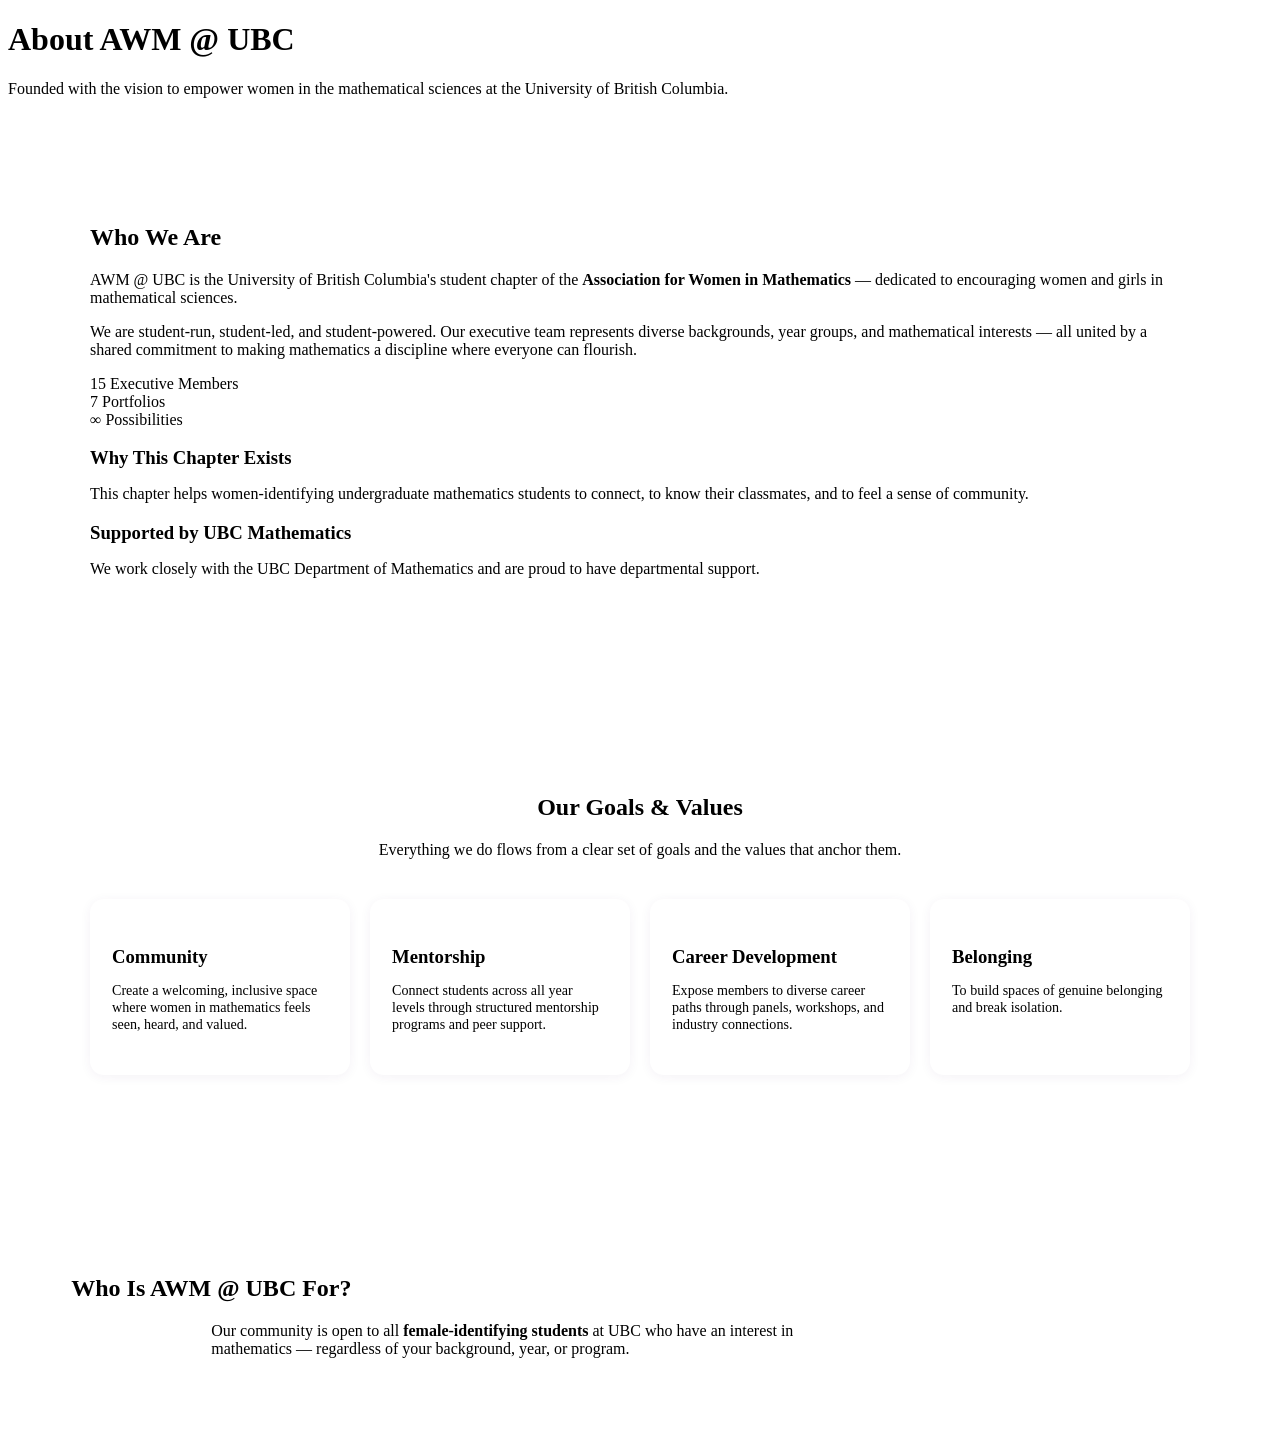
==== about.html @ c04f41bd "Update about.html" ====
<!DOCTYPE html>
<html lang="en">
<head>
  <meta charset="UTF-8">
  <meta name="viewport" content="width=device-width, initial-scale=1.0">
  <title>About | AWM @ UBC</title>
  <link rel="stylesheet" href="style.css">
  <link rel="stylesheet" href="animations.css">

  <style>
  
    .about-intro {
      padding: 90px 5%;
      background: var(--warm-white);
    }
    .about-intro .two-col,
    .about-intro .three-col {
      max-width: 1100px;
      margin-left: auto;
      margin-right: auto;
    }

    .goals-section { 
        padding: 90px 5%;
         background: var(--light-lilac);
    }

    .goals-grid {
      display: grid;
      grid-template-columns: repeat(auto-fill, minmax(240px, 1fr));
      gap: 20px;
      margin-top: 40px;
      max-width: 1100px;
      margin-left: auto;
      margin-right: auto;
    }


    .goal-card {
      background: #fff;
      border-radius: 14px;
      padding: 28px 22px;
      border-left: 4px solid var(--royal-purple);
      box-shadow: 0 2px 12px rgba(75,31,95,.06);
    }

    .goal-card h3 { 
        margin-bottom: 8px; 
    }

    .goal-card p  {
         font-size: 0.88rem; 
    }

    .who-section { 
        padding: 90px 5%; 
        background: var(--warm-white); 
    }
    .who-section .container { 
        max-width: 900px; 
    }

  </style>
</head>
<body>

<div id="nav-placeholder"></div>

<div class="page-hero">
  <h1>About AWM @ UBC</h1>
  <p>Founded with the vision to empower women in the mathematical sciences at the University of British Columbia.</p>
</div>

<section class="about-intro">

    <!-- Refernce: Base44 prototype shared by Firila -->
  <div class="two-col">
    <div class="reveal">
      <h2>Who We Are</h2>
      <div class="divider divider-left"></div>
    </div>
    <div class="reveal delay-1">
      <p>AWM @ UBC is the University of British Columbia's student chapter of the <strong>Association for Women in Mathematics</strong> — dedicated to encouraging women and girls in mathematical sciences.</p>
      <p style="margin-top: 14px;">We are student-run, student-led, and student-powered. Our executive team represents diverse backgrounds, year groups, and mathematical interests — all united by a shared commitment to making mathematics a discipline where everyone can flourish.</p>
    </div>
  </div>

  <div class="three-col">
    <div class="stat-box reveal delay-1">
      <span class="num">15</span>
      <span class="lbl">Executive Members</span>
    </div>
    <div class="stat-box reveal delay-2">
      <span class="num">7</span>
      <span class="lbl">Portfolios</span>
    </div>
    <div class="stat-box reveal delay-3">
      <span class="num">∞</span>
      <span class="lbl">Possibilities</span>
    </div>
  </div>

  <!-- Reference: Base44 prototype shared by Firila: https://math-link-bloom.base44.app/about -->
  <div class="two-col" style="margin-top: 0;">
    <div class="highlight-box reveal delay-1" style="margin-top: 0;">
      <h3 style="margin-bottom: 10px;">Why This Chapter Exists</h3>
      <p>This chapter helps women-identifying undergraduate mathematics students to connect, to know their classmates, and to feel a sense of community.</p>
    </div>
    <div class="highlight-box reveal delay-2" style="margin-top: 0;">
      <h3 style="margin-bottom: 10px;">Supported by UBC Mathematics</h3>
      <p>We work closely with the UBC Department of Mathematics and are proud to have departmental support.</p>
    </div>
  </div>

</section>

<section class="goals-section">
  <div class="reveal" style="max-width: 1100px; margin: 0 auto; text-align: center;">
    <h2>Our Goals &amp; Values</h2>
    <div class="divider"></div>
    <p style="max-width: 600px; margin: 0 auto;">Everything we do flows from a clear set of goals and the values that anchor them.</p>
  </div>

  <div class="goals-grid">
    <div class="goal-card reveal delay-1">
    <!-- Refernce: Base 44 prototype: https://math-link-bloom.base44.app/about -->
      <h3>Community</h3>
      <p>Create a welcoming, inclusive space where women in mathematics feels seen, heard, and valued.</p>
    </div>
    <div class="goal-card reveal delay-2">
      <h3>Mentorship</h3>
      <p>Connect students across all year levels through structured mentorship programs and peer support.</p>
    </div>
    <div class="goal-card reveal delay-3">
      <h3>Career Development</h3>
      <p>Expose members to diverse career paths through panels, workshops, and industry connections.</p>
    </div>
    
    <div class="goal-card reveal delay-3">
      <h3>Belonging</h3>
      <p>To build spaces of genuine belonging and break isolation.</p>
    </div>
  </div>
</section>

<section class="who-section">
  <div class="container text-center reveal">
    <h2>Who Is AWM @ UBC For?</h2>
    <div class="divider"></div>
    <p style="max-width: 620px; margin: 0 auto;">Our community is open to all <strong>female-identifying students</strong> at UBC who have an interest in mathematics — regardless of your background, year, or program.</p>
  </div>
</section>

<div id="footer-placeholder"></div>

<script src="nav.js"></script>
<script src="footer.js"></script>
<script src="animations.js"></script>

</body>
</html>
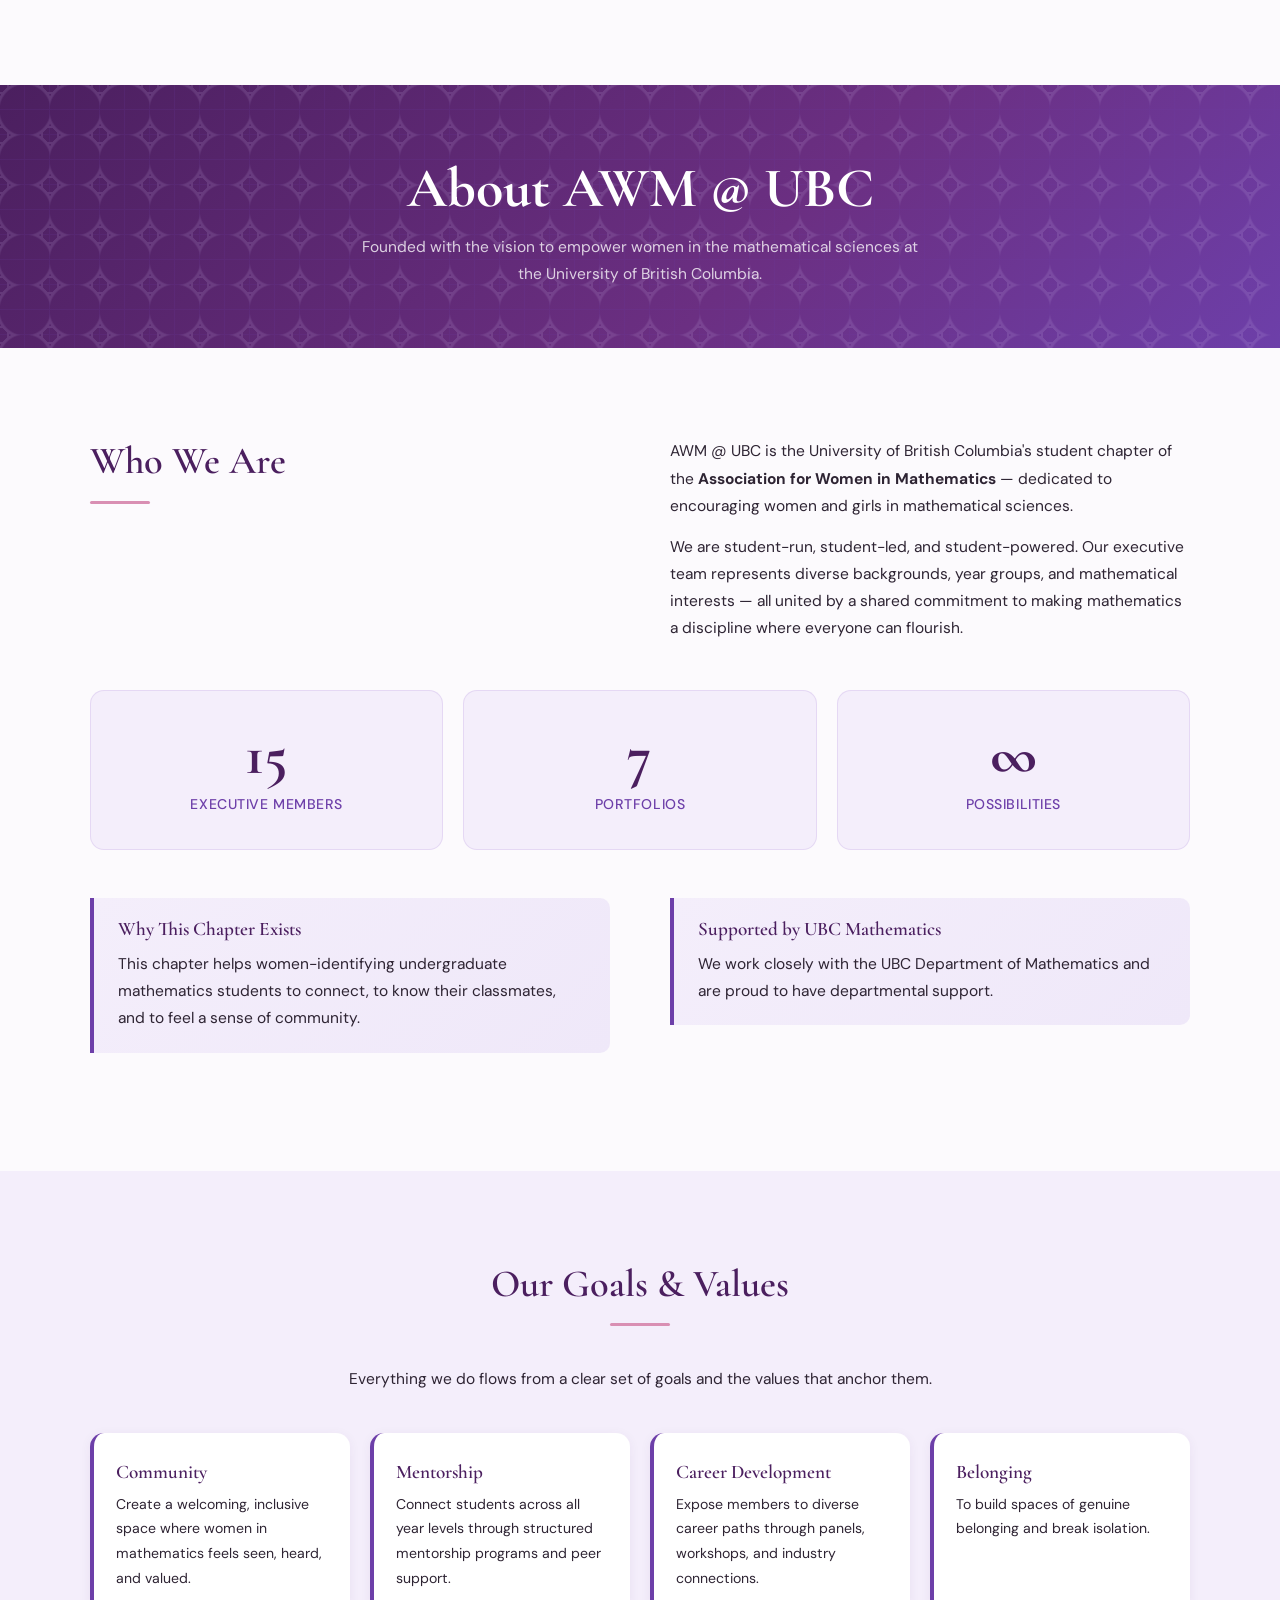
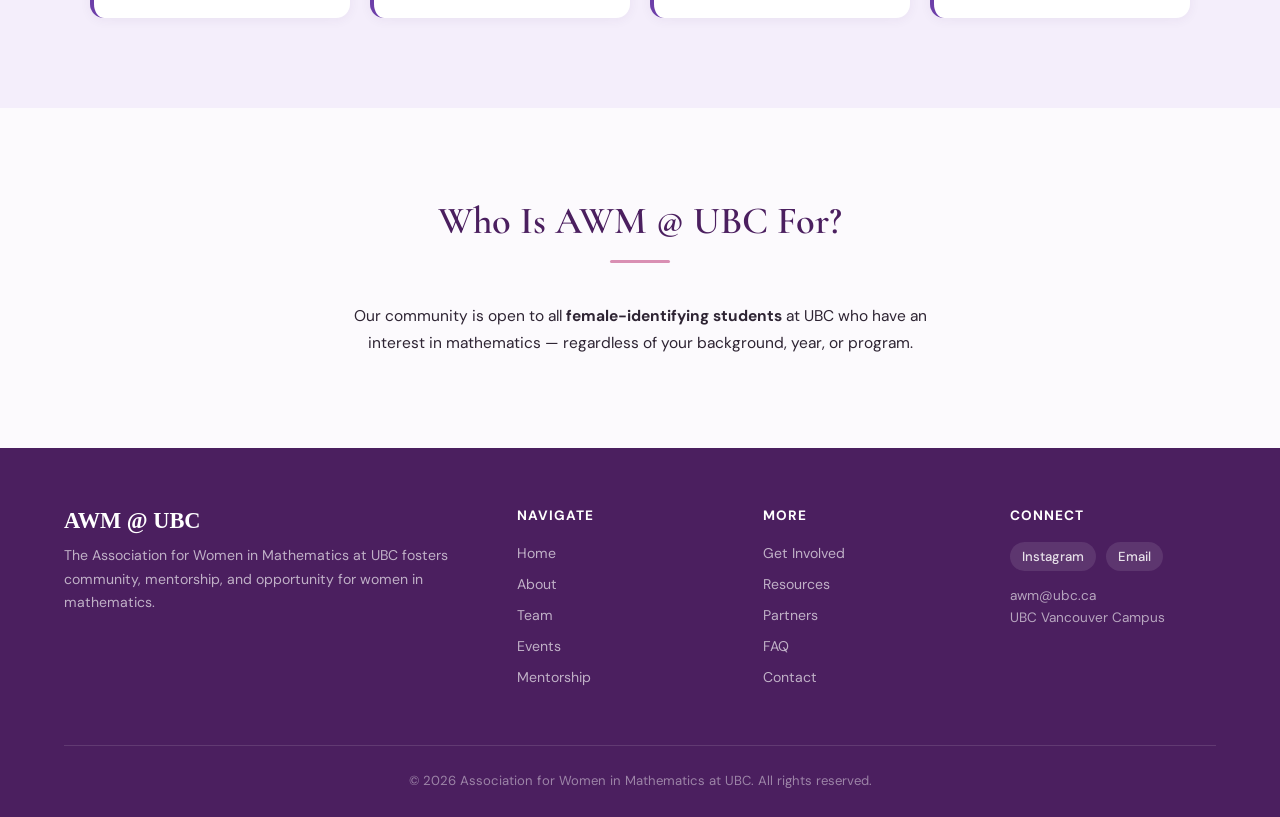
==== commit 52b13947: "Update about.html" ====
--- a/about.html
+++ b/about.html
@@ -6,6 +6,8 @@
   <title>About | AWM @ UBC</title>
   <link rel="stylesheet" href="style.css">
   <link rel="stylesheet" href="animations.css">
+    <link href="https://fonts.googleapis.com/css2?family=Cormorant+Garamond:ital,wght@0,400;0,600;0,700;1,400&family=DM+Sans:wght@300;400;500;600&display=swap" rel="stylesheet">
+
 
   <style>
   
--- a/style.css
+++ b/style.css
@@ -0,0 +1,619 @@
+/* AWM @ UBC — main stylesheet
+   colours, nav, footer, reusable components
+   page-specific stuff lives in each html file's <style> block */
+
+   :root {
+    --deep-plum:    #4B1F5F;
+    --royal-purple: #6D3FA9;
+    --soft-lavender:#CDB7E9;
+    --light-lilac:  #F4EEFB;
+    --warm-white:   #FCFAFD;
+    --charcoal:     #2E2433;
+    --muted-rose:   #D98FB3;
+    --nav-height:   85px;
+  }
+  
+  /* reset */
+  *, *::before, *::after { margin: 0; padding: 0; box-sizing: border-box; }
+  html { scroll-behavior: smooth; }
+  
+  body {
+    font-family: 'DM Sans', 'Segoe UI', sans-serif;
+    background: var(--warm-white);
+    color: var(--charcoal);
+    overflow-x: hidden;
+    padding-top: var(--nav-height);
+  }
+  
+  /* typography */
+  h1, h2, h3, h4 {
+    font-family: 'Cormorant Garamond', Georgia, serif;
+    color: var(--deep-plum);
+    line-height: 1.2;
+  }
+  h1 { font-size: clamp(2rem, 5vw, 3.5rem); font-weight: 700; }
+  h2 { font-size: clamp(1.6rem, 3vw, 2.4rem); font-weight: 600; }
+  h3 { font-size: 1.2rem; font-weight: 600; }
+  p  { font-size: 0.97rem; line-height: 1.75; color: var(--charcoal); }
+  
+  a { color: var(--royal-purple); text-decoration: none; transition: color .2s; }
+  a:hover { color: var(--deep-plum); }
+  
+  /* utility */
+  .container   { max-width: 1160px; margin: 0 auto; padding: 0 5%; }
+  .text-center { text-align: center; }
+  .sr-only     { position: absolute; width: 1px; height: 1px; overflow: hidden; clip: rect(0,0,0,0); }
+  
+  .divider {
+    width: 60px; height: 3px;
+    background: var(--muted-rose);
+    margin: 16px auto 40px;
+    border-radius: 2px;
+  }
+  .divider-left { margin-left: 0; }
+  
+  /* layout helpers */
+  .two-col {
+    display: grid;
+    grid-template-columns: 1fr 1fr;
+    gap: 60px;
+    align-items: start;
+
+  }
+  .three-col {
+    display: grid;
+    grid-template-columns: repeat(3, 1fr);
+    gap: 20px;
+    margin: 48px 0;
+  }
+  @media (max-width: 768px) {
+    .two-col   { grid-template-columns: 1fr; gap: 32px; }
+    .three-col { grid-template-columns: 1fr; }
+  }
+  
+  /* buttons */
+  .btn {
+    display: inline-block;
+    padding: 11px 28px;
+    border-radius: 6px;
+    font-weight: 600;
+    font-size: 0.9rem;
+    border: 2px solid transparent;
+    text-decoration: none;
+    cursor: pointer;
+    transition: all .25s;
+  }
+  .btn-primary {
+    background: var(--royal-purple);
+    color: #fff;
+    border-color: var(--royal-purple);
+  }
+  .btn-primary:hover {
+    background: var(--deep-plum);
+    border-color: var(--deep-plum);
+    color: #fff;
+    transform: translateY(-2px);
+    box-shadow: 0 6px 20px rgba(75,31,95,.3);
+  }
+  .btn-outline {
+    background: transparent;
+    color: var(--royal-purple);
+    border-color: var(--royal-purple);
+  }
+  .btn-outline:hover {
+    background: var(--royal-purple);
+    color: #fff;
+    transform: translateY(-2px);
+  }
+  .btn-ghost {
+    background: transparent;
+    color: #fff;
+    border-color: rgba(255,255,255,.7);
+  }
+  .btn-ghost:hover {
+    background: rgba(255,255,255,.15);
+    border-color: #fff;
+    color: #fff;
+  }
+  
+  /* shared card style used on multiple pages */
+  .card {
+    background: #fff;
+    border-radius: 14px;
+    padding: 28px;
+    border: 1px solid rgba(205,183,233,.3);
+    box-shadow: 0 2px 12px rgba(75,31,95,.08);
+    transition: transform .25s, box-shadow .25s;
+  }
+  .card:hover {
+    transform: translateY(-5px);
+    box-shadow: 0 10px 30px rgba(75,31,95,.14);
+  }
+  .card-grid {
+    display: grid;
+    grid-template-columns: repeat(auto-fill, minmax(280px, 1fr));
+    gap: 24px;
+    margin-top: 40px;
+  }
+  
+  /* highlight box - the purple left-border callout */
+  .highlight-box {
+    background: linear-gradient(135deg, var(--light-lilac), #efe8f9);
+    border-left: 4px solid var(--royal-purple);
+    border-radius: 0 10px 10px 0;
+    padding: 20px 24px;
+    margin: 28px 0;
+  }
+  .highlight-box p { color: var(--charcoal); }
+  
+  /* stat boxes - used on about page */
+  .stat-box {
+    background: var(--light-lilac);
+    border: 1px solid rgba(205,183,233,.4);
+    border-radius: 14px;
+    padding: 36px 24px;
+    text-align: center;
+    display: flex;
+    flex-direction: column;
+    align-items: center;
+    gap: 10px;
+    transition: transform .25s, box-shadow .25s;
+  }
+  .stat-box:hover {
+    transform: translateY(-4px);
+    box-shadow: 0 10px 28px rgba(75,31,95,.12);
+  }
+  .stat-box .num {
+    font-family: 'Cormorant Garamond', serif;
+    font-size: clamp(2.4rem, 5vw, 3.6rem);
+    font-weight: 700;
+    color: var(--deep-plum);
+    line-height: 1;
+  }
+  .stat-box .lbl {
+    font-size: 0.88rem;
+    font-weight: 500;
+    color: var(--royal-purple);
+    letter-spacing: 0.04em;
+    text-transform: uppercase;
+  }
+  
+  /* scroll reveal animation - used across pages */
+  .reveal {
+    opacity: 0;
+    transform: translateY(30px);
+    transition: opacity 0.6s ease, transform 0.6s ease;
+  }
+  .reveal.is-visible {
+    opacity: 1;
+    transform: translateY(0);
+  }
+  .reveal.delay-1 { transition-delay: 0.1s; }
+  .reveal.delay-2 { transition-delay: 0.2s; }
+  .reveal.delay-3 { transition-delay: 0.3s; }
+  
+  
+  /* =====================
+     NAV
+     ===================== */
+  
+  .site-nav {
+    position: fixed;
+    top: 0; left: 0; right: 0;
+    z-index: 1000;
+    height: var(--nav-height);
+    background: var(--deep-plum);
+    display: flex;
+    align-items: center;
+    padding: 0 8%;
+    box-shadow: 0 2px 20px rgba(75,31,95,.4);
+  }
+  
+  .nav-inner {
+    display: flex;
+    align-items: center;
+    justify-content: space-between;
+    width: 100%;
+    max-width: 1200px;
+    margin: 0 auto;
+    position: relative;
+  }
+  
+  .nav-logo {
+    display: flex;
+    align-items: center;
+    text-decoration: none;
+    flex-shrink: 0;
+    gap: 2%;
+    width: 300px;
+  }
+
+  .nav-logo-text {
+    font-family: serif;
+    font-size: 1.4rem;
+    font-weight: 700;
+    color: #fff;
+
+  }
+  
+  .nav-logo-img {
+    height: 80px;
+    width: 80px;
+    border-radius: 50%;
+    object-fit: cover;
+    border: 2px solid rgba(205,183,233,.45);
+    background: rgba(255,255,255,.08);
+  }
+  
+  /* primary links - visible on desktop */
+  .nav-links {
+    display: flex;
+    align-items: center;
+    gap: 6px;
+    list-style: none;
+    margin-right: 10px;
+  }
+  
+  .nav-links li a {
+    color: rgba(255,255,255,.82);
+    font-size: 0.88rem;
+    font-weight: 500;
+    padding: 6px 12px;
+    border-radius: 4px;
+    white-space: nowrap;
+    transition: all .2s;
+  }
+  .nav-links li a:hover,
+  .nav-links li a.active {
+    color: #fff;
+    background: rgba(255,255,255,.12);
+  }
+  
+  /* "get involved" pill */
+  .nav-links .nav-cta a,
+  .more-dropdown .nav-cta a,
+  .nav-mobile-panel .nav-cta a {
+    background: var(--muted-rose);
+    color: #fff;
+    border-radius: 20px;
+    font-weight: 600;
+  }
+  .nav-links .nav-cta a { padding: 7px 18px; }
+  .nav-links .nav-cta a:hover,
+  .more-dropdown .nav-cta a:hover,
+  .nav-mobile-panel .nav-cta a:hover { background: #c47aa0; }
+  
+  /* more dropdown */
+  .nav-more { position: relative; list-style: none; }
+  
+  .nav-more-btn {
+    display: flex;
+    align-items: center;
+    gap: 5px;
+    background: none;
+    border: none;
+    cursor: pointer;
+    color: rgba(255,255,255,.82);
+    font-family: 'DM Sans', sans-serif;
+    font-size: 0.88rem;
+    font-weight: 500;
+    padding: 6px 12px;
+    border-radius: 4px;
+    white-space: nowrap;
+    transition: background .2s, color .2s;
+  }
+  .nav-more-btn:hover,
+  .nav-more-btn.open { background: rgba(255,255,255,.12); color: #fff; }
+  
+  .more-chevron {
+    display: inline-block;
+    width: 0; height: 0;
+    border-left: 4px solid transparent;
+    border-right: 4px solid transparent;
+    border-top: 5px solid rgba(255,255,255,.8);
+    transition: transform .25s;
+    margin-top: 1px;
+  }
+  .nav-more-btn.open .more-chevron { transform: rotate(180deg); }
+  
+  .more-dropdown {
+    position: absolute;
+    top: calc(100% + 10px);
+    right: 0;
+    background: var(--deep-plum);
+    border-radius: 10px;
+    min-width: 190px;
+    list-style: none;
+    overflow: hidden;
+    max-height: 0;
+    padding: 0;
+    box-shadow: 0 8px 28px rgba(0,0,0,.35);
+    transition: max-height .3s ease, padding .25s;
+    z-index: 200;
+  }
+  .more-dropdown.open { max-height: 500px; padding: 8px 0; }
+  
+  .more-dropdown li a {
+    display: block;
+    padding: 10px 20px;
+    color: rgba(255,255,255,.8);
+    font-size: 0.88rem;
+    font-weight: 500;
+    white-space: nowrap;
+    transition: background .2s, color .2s;
+  }
+  .more-dropdown li a:hover,
+  .more-dropdown li a.active { background: rgba(255,255,255,.1); color: #fff; }
+  
+  .more-dropdown .nav-cta a { margin: 4px 12px; padding: 7px 16px; display: inline-block; }
+  
+  /* hamburger - hidden on desktop */
+  .nav-toggle {
+    display: none;
+    flex-direction: column;
+    justify-content: center;
+    gap: 5px;
+    background: none;
+    border: none;
+    cursor: pointer;
+    padding: 6px;
+    border-radius: 6px;
+    flex-shrink: 0;
+    transition: background .2s;
+  }
+  .nav-toggle span {
+    display: block;
+    width: 22px; height: 2px;
+    background: #fff;
+    border-radius: 2px;
+    transition: transform .3s, opacity .3s;
+    transform-origin: center;
+  }
+  .nav-toggle.open span:nth-child(1) { transform: translateY(7px) rotate(45deg); }
+  .nav-toggle.open span:nth-child(2) { opacity: 0; }
+  .nav-toggle.open span:nth-child(3) { transform: translateY(-7px) rotate(-45deg); }
+  
+  /* mobile panel */
+  .nav-mobile-panel {
+    display: none;
+    position: absolute;
+    top: var(--nav-height);
+    left: 0; right: 0;
+    background: var(--deep-plum);
+    overflow: hidden;
+    max-height: 0;
+    box-shadow: 0 8px 24px rgba(0,0,0,.3);
+    transition: max-height .35s ease;
+    z-index: 190;
+  }
+  .nav-mobile-panel ul { list-style: none; padding: 10px 0; }
+  .nav-mobile-panel li a {
+    display: block;
+    padding: 12px 24px;
+    color: rgba(255,255,255,.82);
+    font-size: 0.95rem;
+    font-weight: 500;
+    transition: background .2s, color .2s;
+  }
+  .nav-mobile-panel li a:hover,
+  .nav-mobile-panel li a.active { background: rgba(255,255,255,.1); color: #fff; }
+  .nav-mobile-panel .nav-cta a { margin: 4px 16px; padding: 8px 18px; display: inline-block; }
+  
+  @media (max-width: 860px) {
+    .nav-links      { display: none; }
+    .nav-toggle     { display: flex; }
+    .nav-mobile-panel { display: block; }
+    .nav-mobile-panel.open { max-height: 700px; }
+  }
+  
+  
+  .page-hero {
+    background: linear-gradient(135deg, var(--deep-plum) 0%, #6b2f82 60%, var(--royal-purple) 100%);
+    padding: 70px 5% 60px;
+    text-align: center;
+    position: relative;
+    overflow: hidden;
+
+  }
+  
+  /* Refernce: Background code refence from https://www.magicpattern.design/tools/css-backgrounds and Gemini */
+  .page-hero::before {
+    content: '';
+    position: absolute; 
+    inset: 0;
+    background: 
+    radial-gradient(circle, transparent 70%, var(--soft-lavender) 75%, var(--soft-lavender) 80%, transparent 81%), 
+    radial-gradient(circle, transparent 20%, var(--soft-lavender) 21%, var(--soft-lavender) 25%, transparent 26%) 25px 25px, 
+    linear-gradient(var(--royal-purple) 1px, transparent 1px) 0 -1px, 
+    linear-gradient(90deg, var(--royal-purple) 1px, transparent 1px) -1px 0;
+    background-size: 50px 50px, 50px 50px, 25px 25px, 25px 25px;
+    opacity: 0.15; 
+    pointer-events: none;
+  }
+
+  .page-hero h1 { color: #fff; margin-bottom: 12px; position: relative; }
+  .page-hero p  { color: rgba(255,255,255,.78); max-width: 560px; margin: 0 auto; position: relative; }
+  
+  
+  /* FOOTER, Reference: https://math-link-bloom.base44.app */
+  
+  .site-footer {
+    background: var(--deep-plum);
+    padding: 60px 5% 0;
+  }
+  
+  .footer-grid {
+    display: grid;
+    grid-template-columns: 2fr 1fr 1fr 1fr;
+    gap: 40px;
+    padding-bottom: 48px;
+  }
+  
+  .footer-brand .logo-text {
+    font-family: serif;
+    font-size: 1.4rem;
+    font-weight: 700;
+    color: #fff;
+  }
+
+  .footer-brand .logo-text.para p {
+    font-family: 'DM Sans', sans-serif;
+    font-size: 0.88rem;
+    font-weight: 400;
+    color: rgba(255,255,255,.65);
+    margin-top: 10px;
+    line-height: 1.7;
+  }
+  
+  .footer-col h4 {
+    font-family: 'DM Sans', sans-serif;
+    font-size: 0.85rem;
+    font-weight: 700;
+    letter-spacing: .08em;
+    text-transform: uppercase;
+    color: #fff;
+    margin-bottom: 18px;
+  }
+  .footer-col ul { list-style: none; }
+  .footer-col ul li { margin-bottom: 10px; }
+  .footer-col ul li a,
+  .footer-col a {
+    color: rgba(255,255,255,.65);
+    font-size: 0.88rem;
+    transition: color .2s;
+  }
+  .footer-col ul li a:hover,
+  .footer-col a:hover { color: #fff; }
+  
+  .footer-col p {
+    color: rgba(255,255,255,.6);
+    font-size: 0.85rem;
+    line-height: 1.6;
+  }
+  
+  .social-links {
+    display: flex;
+    flex-wrap: wrap;
+    gap: 10px;
+    margin-top: 4px;
+  }
+  .social-links a {
+    display: inline-flex;
+    align-items: center;
+    padding: 6px 12px;
+    border-radius: 20px;
+    background: rgba(255,255,255,.1);
+    color: rgba(255,255,255,.85);
+    font-size: 0.82rem;
+    font-weight: 500;
+    white-space: nowrap;
+    transition: background .2s, color .2s;
+  }
+  .social-links a:hover {
+    background: var(--muted-rose);
+    color: #fff;
+  }
+  
+  .footer-bottom p {
+    border-top: 1px solid rgba(255,255,255,.12);
+    padding: 24px 0;
+    text-align: center;
+    font-size: 0.82rem;
+    color: rgba(255,255,255,.45);
+  }
+  
+  @media (max-width: 860px) { .footer-grid { grid-template-columns: 1fr 1fr; } }
+  @media (max-width: 560px) { .footer-grid { grid-template-columns: 1fr; } }
+  
+  
+  
+  
+  /* accordion (faq) */
+  .accordion { max-width: 780px; margin: 40px auto 0; }
+  .accordion-item {
+    background: #fff;
+    border: 1px solid rgba(205,183,233,.5);
+    border-radius: 10px;
+    margin-bottom: 12px;
+    overflow: hidden;
+  }
+  .accordion-btn {
+    width: 100%; text-align: left;
+    background: none; border: none;
+    padding: 18px 22px; cursor: pointer;
+    font-family: 'DM Sans', sans-serif;
+    font-size: 0.97rem; font-weight: 600;
+    color: var(--deep-plum);
+    display: flex; align-items: center; justify-content: space-between;
+    transition: background .2s;
+  }
+  .accordion-btn:hover { background: var(--light-lilac); }
+  .accordion-btn .icon {
+    font-size: 1.2rem; color: var(--royal-purple);
+    margin-left: 12px; flex-shrink: 0;
+    transition: transform .3s;
+  }
+  .accordion-btn.open .icon { transform: rotate(45deg); }
+  .accordion-body {
+    max-height: 0; overflow: hidden;
+    padding: 0 22px;
+    color: #555; font-size: 0.92rem; line-height: 1.75;
+    transition: max-height .35s ease, padding .3s;
+  }
+  .accordion-body.open { max-height: 400px; padding: 0 22px 18px; }
+  
+  /* contact form */
+  .contact-form {
+    background: #fff;
+    border-radius: 16px;
+    padding: 40px;
+    max-width: 620px;
+    box-shadow: 0 4px 24px rgba(75,31,95,.1);
+  }
+  .form-group { margin-bottom: 20px; }
+  .form-group label {
+    display: block; margin-bottom: 6px;
+    font-size: 0.88rem; font-weight: 600; color: var(--deep-plum);
+  }
+  .form-group input,
+  .form-group textarea,
+  .form-group select {
+    width: 100%; padding: 11px 14px;
+    border: 1.5px solid rgba(205,183,233,.6);
+    border-radius: 8px;
+    font-family: inherit; font-size: 0.92rem;
+    background: var(--warm-white); color: var(--charcoal);
+    outline: none;
+    transition: border-color .2s, box-shadow .2s;
+  }
+  .form-group input:focus,
+  .form-group textarea:focus,
+  .form-group select:focus {
+    border-color: var(--royal-purple);
+    box-shadow: 0 0 0 3px rgba(109,63,169,.12);
+  }
+  .form-group textarea { resize: vertical; min-height: 120px; }
+  
+  /* gallery */
+  .gallery-grid {
+    display: grid;
+    grid-template-columns: repeat(auto-fill, minmax(260px, 1fr));
+    gap: 16px; margin-top: 40px;
+  }
+  .gallery-item {
+    border-radius: 12px; overflow: hidden;
+    position: relative; aspect-ratio: 4/3;
+    background: var(--soft-lavender); cursor: pointer;
+  }
+  .gallery-item img { width: 100%; height: 100%; object-fit: cover; display: block; transition: transform .4s; }
+  .gallery-item:hover img { transform: scale(1.06); }
+  .gallery-overlay {
+    position: absolute; inset: 0;
+    background: linear-gradient(to top, rgba(75,31,95,.75) 0%, transparent 60%);
+    opacity: 0; transition: opacity .3s;
+    display: flex; align-items: flex-end; padding: 16px;
+  }
+  .gallery-item:hover .gallery-overlay { opacity: 1; }
+  .gallery-overlay h3 { color: #fff; font-size: 1rem; }
+  
+
--- a/animations.css
+++ b/animations.css
@@ -0,0 +1,32 @@
+
+.reveal {
+    opacity: 0;
+    transform: translateY(30px);
+    transition: opacity 0.6s ease, transform 0.6s ease;
+  }
+  .reveal.is-visible {
+    opacity: 1;
+    transform: translateY(0);
+  }
+  .reveal.delay-1 { transition-delay: 0.1s; }
+  .reveal.delay-2 { transition-delay: 0.2s; }
+  .reveal.delay-3 { transition-delay: 0.3s; }
+  
+  
+  @keyframes fadeInUp {
+    from {
+      opacity: 0;
+      transform: translateY(30px);
+    }
+    to {
+      opacity: 1;
+      transform: translateY(0);
+    }
+  }
+  
+  .fade-in-up {
+    animation: fadeInUp 1.2s ease-out forwards;
+  }
+  .fade-in-up.delay-1 { animation-delay: 0.15s; }
+  .fade-in-up.delay-2 { animation-delay: 0.3s;  }
+  .fade-in-up.delay-3 { animation-delay: 0.45s; }
